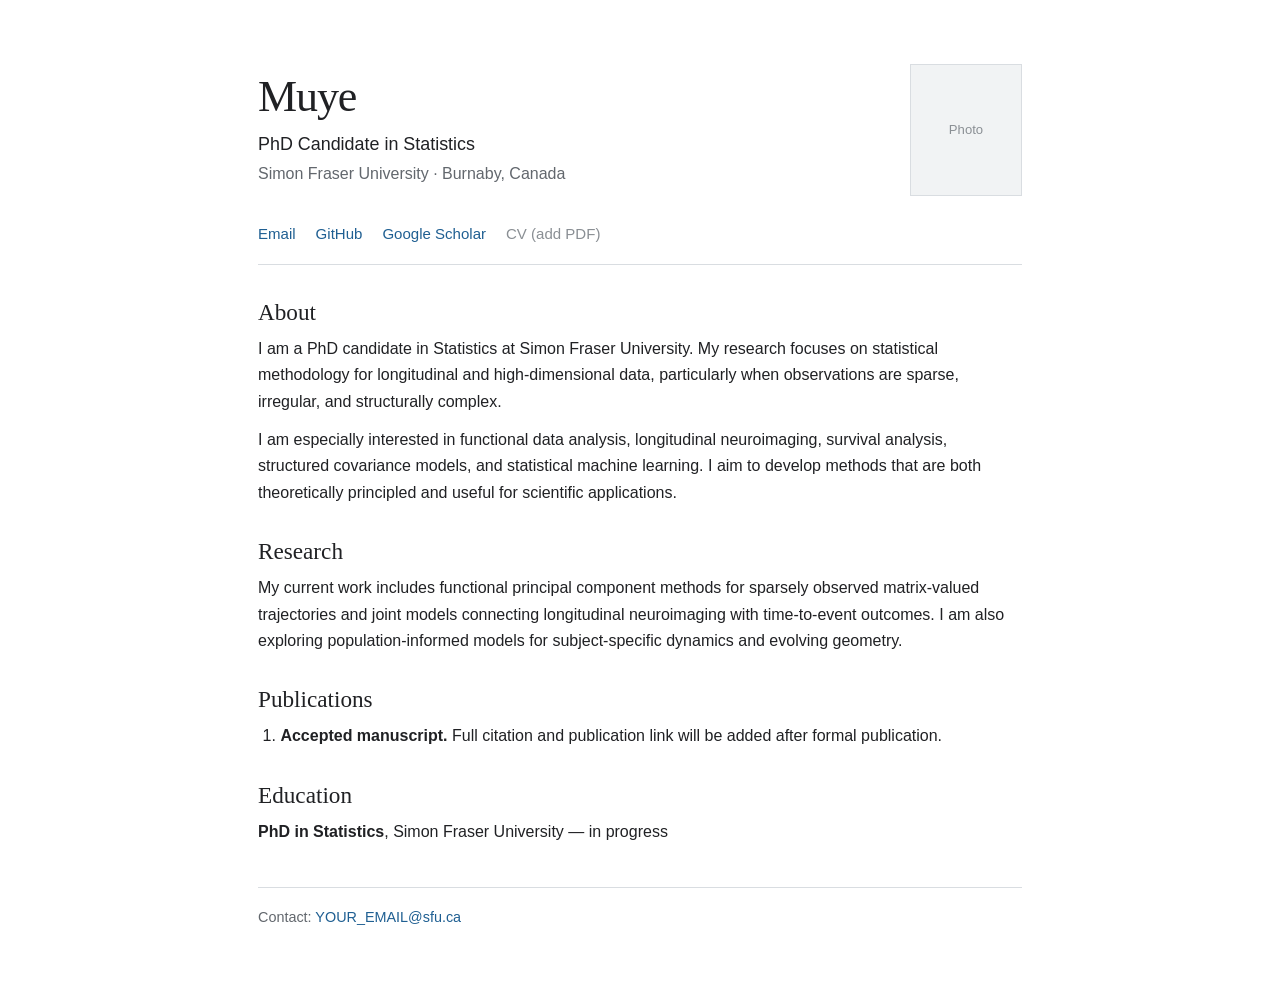
==== index.html @ 30c85b70 "Upload html" ====
<!doctype html>
<html lang="en">
<head>
  <meta charset="utf-8">
  <meta name="viewport" content="width=device-width, initial-scale=1">
  <meta name="description" content="Statistics PhD candidate at Simon Fraser University working on longitudinal data, neuroimaging, and statistical machine learning.">
  <title>Muye | Statistics</title>
  <link rel="stylesheet" href="style.css">
</head>
<body>
  <main class="page">
    <header class="site-header">
      <div>
        <h1>Muye</h1>
        <p class="position">PhD Candidate in Statistics</p>
        <p class="affiliation">Simon Fraser University · Burnaby, Canada</p>
      </div>
      <!-- Replace this div with: <img class="profile-photo" src="assets/photo.jpg" alt="Portrait of Muye"> -->
      <div class="photo-placeholder" aria-label="Photo placeholder">Photo</div>
    </header>

    <nav class="links" aria-label="Profile links">
      <!-- TODO: Replace the three placeholders below. -->
      <a href="mailto:YOUR_EMAIL@sfu.ca">Email</a>
      <a href="https://github.com/YOUR_USERNAME">GitHub</a>
      <a href="https://scholar.google.com/citations?user=YOUR_SCHOLAR_ID">Google Scholar</a>
      <!-- After adding assets/cv.pdf, replace the span with: <a href="assets/cv.pdf">CV</a> -->
      <span class="disabled-link">CV (add PDF)</span>
    </nav>

    <section>
      <h2>About</h2>
      <p>I am a PhD candidate in Statistics at Simon Fraser University. My research focuses on statistical methodology for longitudinal and high-dimensional data, particularly when observations are sparse, irregular, and structurally complex.</p>
      <p>I am especially interested in functional data analysis, longitudinal neuroimaging, survival analysis, structured covariance models, and statistical machine learning. I aim to develop methods that are both theoretically principled and useful for scientific applications.</p>
    </section>

    <section>
      <h2>Research</h2>
      <p>My current work includes functional principal component methods for sparsely observed matrix-valued trajectories and joint models connecting longitudinal neuroimaging with time-to-event outcomes. I am also exploring population-informed models for subject-specific dynamics and evolving geometry.</p>
    </section>

    <section>
      <h2>Publications</h2>
      <ol class="publications">
        <li><span class="publication-title">Accepted manuscript.</span> Full citation and publication link will be added after formal publication.</li>
      </ol>
    </section>

    <section>
      <h2>Education</h2>
      <p><strong>PhD in Statistics</strong>, Simon Fraser University — in progress</p>
    </section>

    <footer>
      <p>Contact: <a href="mailto:YOUR_EMAIL@sfu.ca">YOUR_EMAIL@sfu.ca</a></p>
    </footer>
  </main>
</body>
</html>
---- style.css ----
:root { --text:#202124; --muted:#62676d; --link:#1f5f92; --line:#d9dde1; }
* { box-sizing:border-box; }
html { scroll-behavior:smooth; }
body { background:#fff; color:var(--text); font:1rem/1.65 Arial,Helvetica,sans-serif; margin:0; }
a { color:var(--link); text-decoration:none; }
a:hover { text-decoration:underline; }
a:focus-visible { outline:2px solid var(--link); outline-offset:3px; }
.page { margin:0 auto; max-width:820px; padding:64px 28px 40px; }
.site-header { align-items:center; display:flex; gap:32px; justify-content:space-between; }
h1 { font:500 2.75rem/1.15 Georgia,"Times New Roman",serif; letter-spacing:-.025em; margin:0 0 7px; }
.position { font-size:1.12rem; margin:0; }
.affiliation { color:var(--muted); margin:2px 0 0; }
.photo-placeholder { align-items:center; background:#f1f3f4; border:1px solid var(--line); color:#8a8f94; display:flex; flex:0 0 112px; font-size:.82rem; height:132px; justify-content:center; }
.profile-photo { height:132px; object-fit:cover; width:112px; }
.links { border-bottom:1px solid var(--line); display:flex; flex-wrap:wrap; gap:8px 20px; margin:26px 0 34px; padding-bottom:17px; }
.links a,.disabled-link { font-size:.94rem; }
.disabled-link { color:#8a8f94; }
section { margin:0 0 32px; }
h2 { font:500 1.45rem Georgia,"Times New Roman",serif; margin:0 0 10px; }
p { margin:0 0 12px; }
.publications { margin:0; padding-left:1.4rem; }
.publication-title { font-weight:600; }
footer { border-top:1px solid var(--line); color:var(--muted); font-size:.9rem; margin-top:42px; padding-top:18px; }
@media (max-width:560px) { .page{padding:40px 20px 28px} .site-header{align-items:flex-start;gap:20px} h1{font-size:2.3rem} .photo-placeholder,.profile-photo{flex-basis:88px;height:106px;width:88px} .links{margin-top:22px} }
@media (prefers-reduced-motion:reduce) { html{scroll-behavior:auto} }
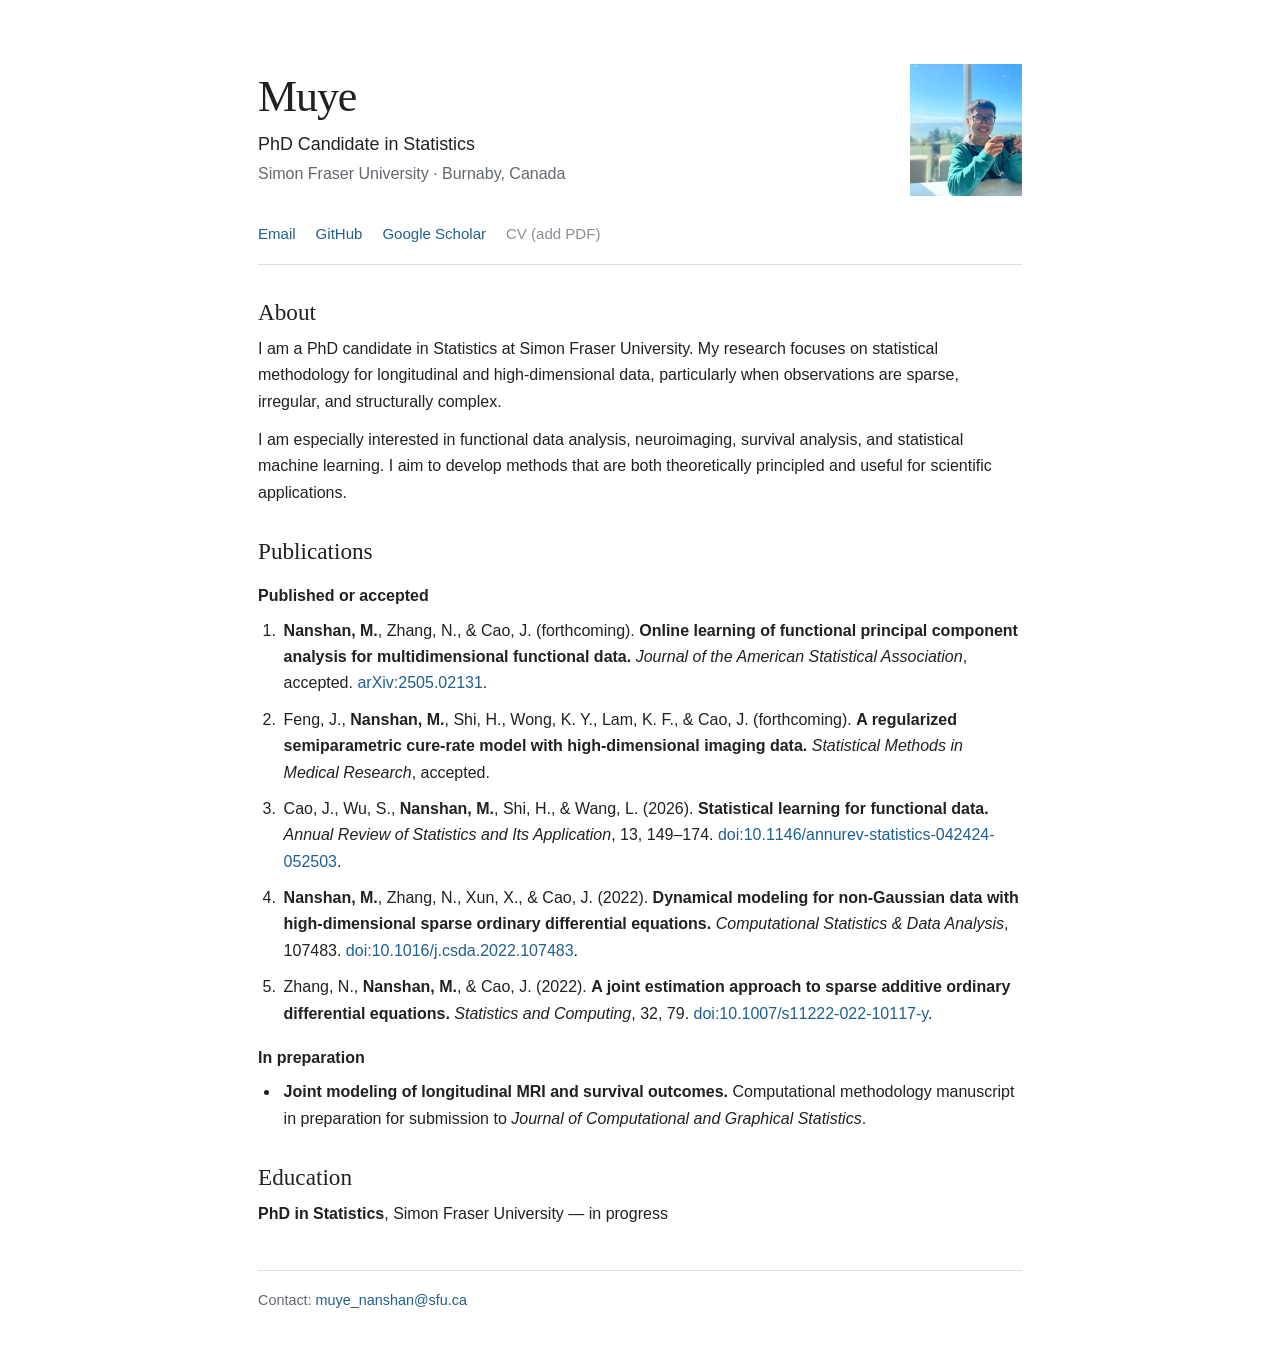
==== commit 0b027d27: "Update publications in the homepage" ====
--- a/index.html
+++ b/index.html
@@ -15,15 +15,14 @@
         <p class="position">PhD Candidate in Statistics</p>
         <p class="affiliation">Simon Fraser University · Burnaby, Canada</p>
       </div>
-      <!-- Replace this div with: <img class="profile-photo" src="assets/photo.jpg" alt="Portrait of Muye"> -->
-      <div class="photo-placeholder" aria-label="Photo placeholder">Photo</div>
+      <img class="profile-photo" src="assets/muye-photo.jpg" alt="Portrait of Muye">
     </header>
 
     <nav class="links" aria-label="Profile links">
       <!-- TODO: Replace the three placeholders below. -->
-      <a href="mailto:YOUR_EMAIL@sfu.ca">Email</a>
-      <a href="https://github.com/YOUR_USERNAME">GitHub</a>
-      <a href="https://scholar.google.com/citations?user=YOUR_SCHOLAR_ID">Google Scholar</a>
+      <a href="mailto:muye_nanshan@sfu.ca">Email</a>
+      <a href="https://github.com/mynanshan">GitHub</a>
+      <a href="https://scholar.google.com/citations?user=hkFvkN4AAAAJ">Google Scholar</a>
       <!-- After adding assets/cv.pdf, replace the span with: <a href="assets/cv.pdf">CV</a> -->
       <span class="disabled-link">CV (add PDF)</span>
     </nav>
@@ -31,19 +30,29 @@
     <section>
       <h2>About</h2>
       <p>I am a PhD candidate in Statistics at Simon Fraser University. My research focuses on statistical methodology for longitudinal and high-dimensional data, particularly when observations are sparse, irregular, and structurally complex.</p>
-      <p>I am especially interested in functional data analysis, longitudinal neuroimaging, survival analysis, structured covariance models, and statistical machine learning. I aim to develop methods that are both theoretically principled and useful for scientific applications.</p>
+      <p>I am especially interested in functional data analysis, neuroimaging, survival analysis, and statistical machine learning. I aim to develop methods that are both theoretically principled and useful for scientific applications.</p>
     </section>
 
-    <section>
+    <!-- <section>
       <h2>Research</h2>
       <p>My current work includes functional principal component methods for sparsely observed matrix-valued trajectories and joint models connecting longitudinal neuroimaging with time-to-event outcomes. I am also exploring population-informed models for subject-specific dynamics and evolving geometry.</p>
-    </section>
+    </section> -->
 
     <section>
       <h2>Publications</h2>
+      <h3>Published or accepted</h3>
       <ol class="publications">
-        <li><span class="publication-title">Accepted manuscript.</span> Full citation and publication link will be added after formal publication.</li>
+        <li><strong>Nanshan, M.</strong>, Zhang, N., &amp; Cao, J. (forthcoming). <span class="publication-title">Online learning of functional principal component analysis for multidimensional functional data.</span> <em>Journal of the American Statistical Association</em>, accepted. <a href="https://arxiv.org/abs/2505.02131">arXiv:2505.02131</a>.</li>
+        <li>Feng, J., <strong>Nanshan, M.</strong>, Shi, H., Wong, K. Y., Lam, K. F., &amp; Cao, J. (forthcoming). <span class="publication-title">A regularized semiparametric cure-rate model with high-dimensional imaging data.</span> <em>Statistical Methods in Medical Research</em>, accepted.</li>
+        <li>Cao, J., Wu, S., <strong>Nanshan, M.</strong>, Shi, H., &amp; Wang, L. (2026). <span class="publication-title">Statistical learning for functional data.</span> <em>Annual Review of Statistics and Its Application</em>, 13, 149&ndash;174. <a href="https://doi.org/10.1146/annurev-statistics-042424-052503">doi:10.1146/annurev-statistics-042424-052503</a>.</li>
+        <li><strong>Nanshan, M.</strong>, Zhang, N., Xun, X., &amp; Cao, J. (2022). <span class="publication-title">Dynamical modeling for non-Gaussian data with high-dimensional sparse ordinary differential equations.</span> <em>Computational Statistics &amp; Data Analysis</em>, 107483. <a href="https://doi.org/10.1016/j.csda.2022.107483">doi:10.1016/j.csda.2022.107483</a>.</li>
+        <li>Zhang, N., <strong>Nanshan, M.</strong>, &amp; Cao, J. (2022). <span class="publication-title">A joint estimation approach to sparse additive ordinary differential equations.</span> <em>Statistics and Computing</em>, 32, 79. <a href="https://doi.org/10.1007/s11222-022-10117-y">doi:10.1007/s11222-022-10117-y</a>.</li>
       </ol>
+
+      <h3>In preparation</h3>
+      <ul class="publications manuscripts">
+        <li><span class="publication-title">Joint modeling of longitudinal MRI and survival outcomes.</span> Computational methodology manuscript in preparation for submission to <em>Journal of Computational and Graphical Statistics</em>.</li>
+      </ul>
     </section>
 
     <section>
@@ -52,7 +61,7 @@
     </section>
 
     <footer>
-      <p>Contact: <a href="mailto:YOUR_EMAIL@sfu.ca">YOUR_EMAIL@sfu.ca</a></p>
+      <p>Contact: <a href="mailto:muye_nanshan@sfu.ca">muye_nanshan@sfu.ca</a></p>
     </footer>
   </main>
 </body>
--- a/style.css
+++ b/style.css
@@ -17,8 +17,11 @@
 .disabled-link { color:#8a8f94; }
 section { margin:0 0 32px; }
 h2 { font:500 1.45rem Georgia,"Times New Roman",serif; margin:0 0 10px; }
+h3 { font-size:1rem; font-weight:600; margin:18px 0 8px; }
 p { margin:0 0 12px; }
 .publications { margin:0; padding-left:1.4rem; }
+.publications li { margin-bottom:10px; padding-left:.2rem; }
+.manuscripts { list-style-type:disc; }
 .publication-title { font-weight:600; }
 footer { border-top:1px solid var(--line); color:var(--muted); font-size:.9rem; margin-top:42px; padding-top:18px; }
 @media (max-width:560px) { .page{padding:40px 20px 28px} .site-header{align-items:flex-start;gap:20px} h1{font-size:2.3rem} .photo-placeholder,.profile-photo{flex-basis:88px;height:106px;width:88px} .links{margin-top:22px} }
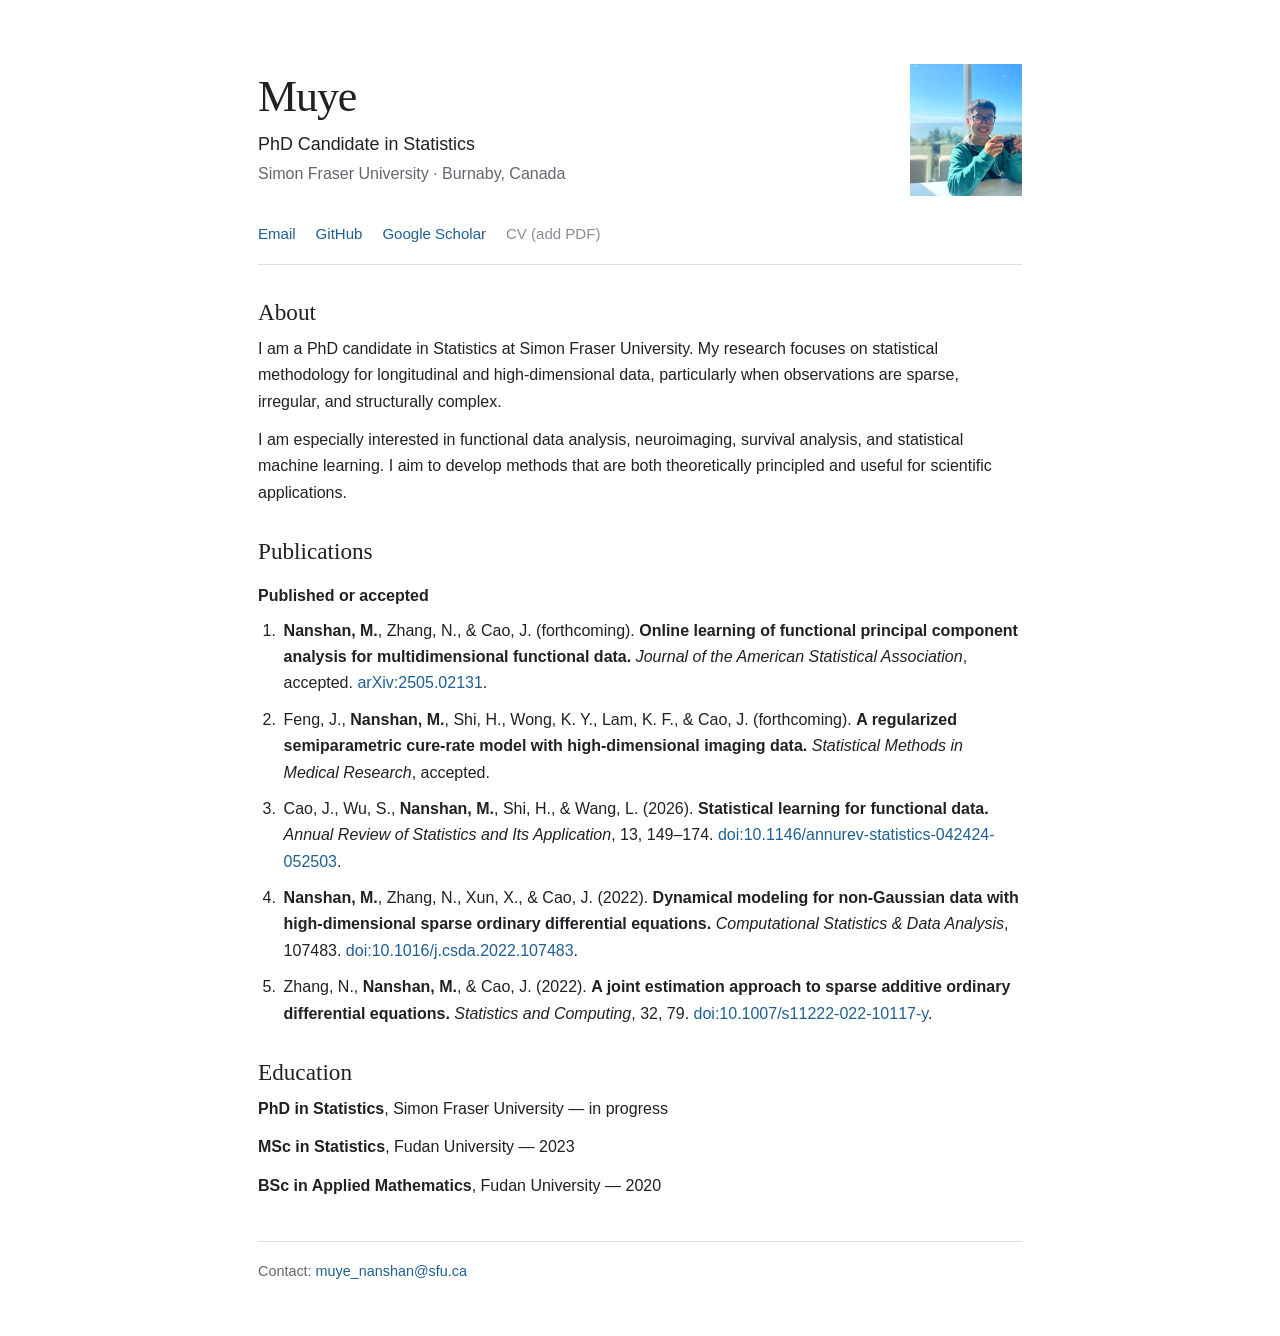
==== commit a36d2a3d: "Update education" ====
--- a/index.html
+++ b/index.html
@@ -35,7 +35,7 @@
 
     <!-- <section>
       <h2>Research</h2>
-      <p>My current work includes functional principal component methods for sparsely observed matrix-valued trajectories and joint models connecting longitudinal neuroimaging with time-to-event outcomes. I am also exploring population-informed models for subject-specific dynamics and evolving geometry.</p>
+      <p>My current work includes functional principal component methods for sparsely observed matrix-valued trajectories and joint models connecting longitudinal neuroimaging with time-to-event outcomes. I am also exploring personalized prediction with longitudinal medical data.</p>
     </section> -->
 
     <section>
@@ -49,15 +49,17 @@
         <li>Zhang, N., <strong>Nanshan, M.</strong>, &amp; Cao, J. (2022). <span class="publication-title">A joint estimation approach to sparse additive ordinary differential equations.</span> <em>Statistics and Computing</em>, 32, 79. <a href="https://doi.org/10.1007/s11222-022-10117-y">doi:10.1007/s11222-022-10117-y</a>.</li>
       </ol>
 
-      <h3>In preparation</h3>
+      <!-- <h3>In preparation</h3>
       <ul class="publications manuscripts">
         <li><span class="publication-title">Joint modeling of longitudinal MRI and survival outcomes.</span> Computational methodology manuscript in preparation for submission to <em>Journal of Computational and Graphical Statistics</em>.</li>
-      </ul>
+      </ul> -->
     </section>
 
     <section>
       <h2>Education</h2>
       <p><strong>PhD in Statistics</strong>, Simon Fraser University — in progress</p>
+      <p><strong>MSc in Statistics</strong>, Fudan University — 2023</p>
+      <p><strong>BSc in Applied Mathematics</strong>, Fudan University — 2020</p>
     </section>
 
     <footer>
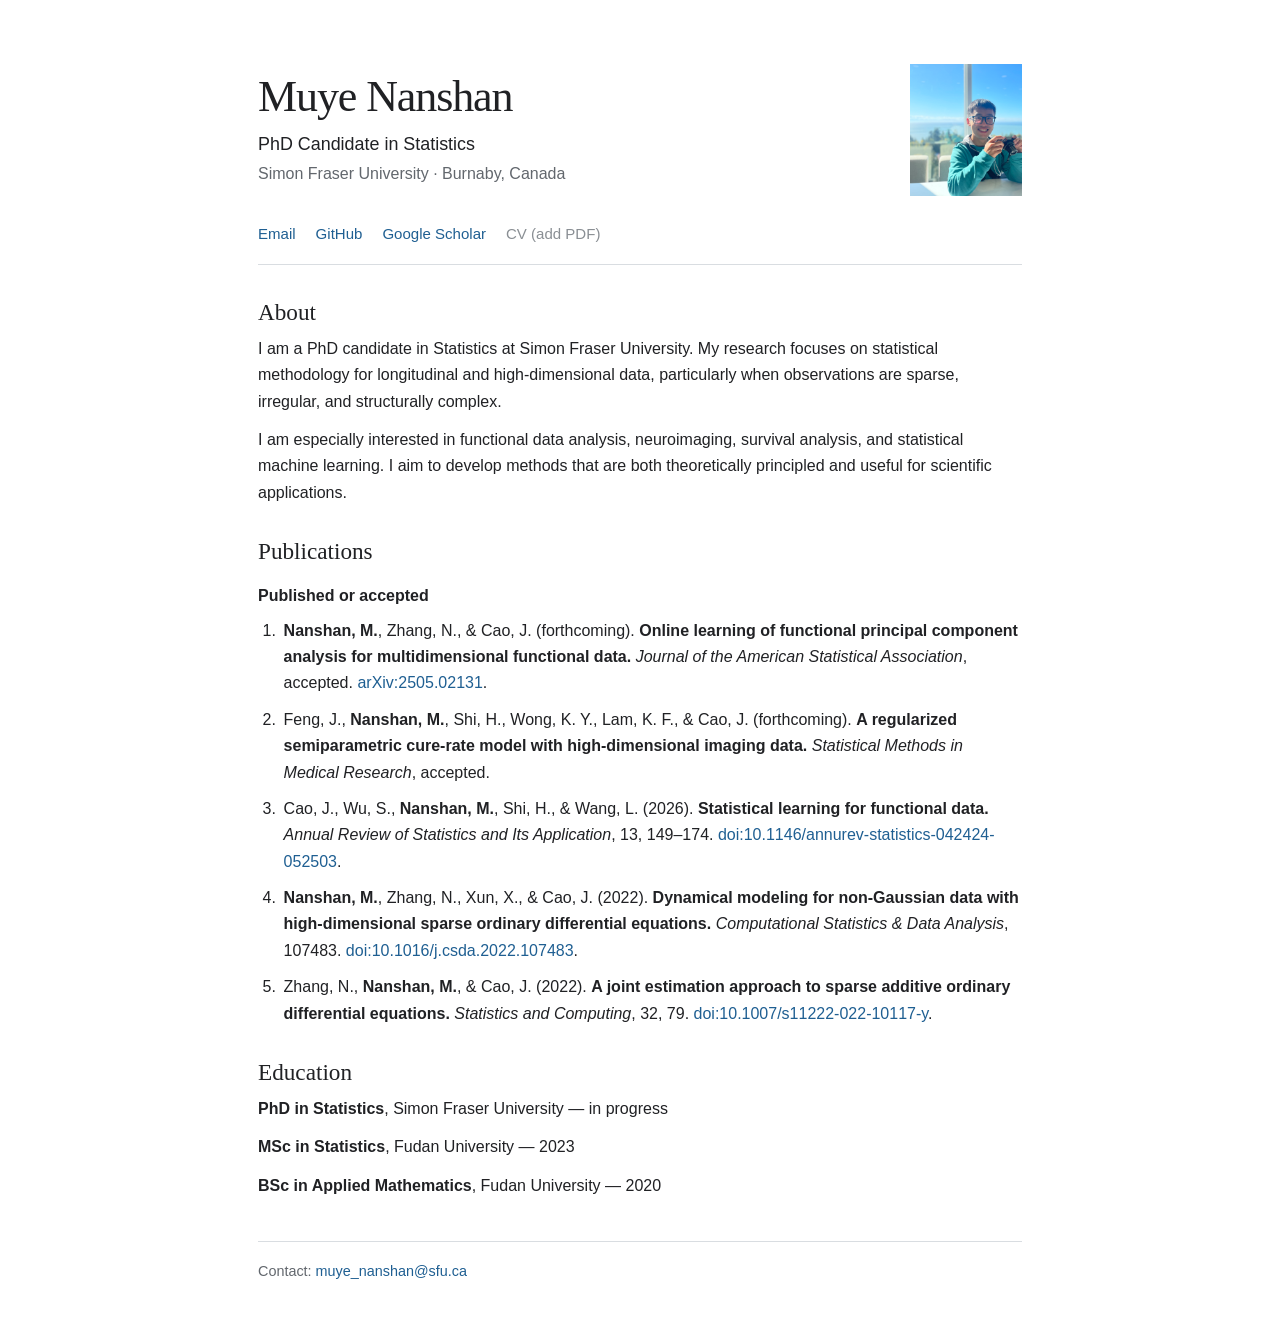
==== commit 41ea38ec: "Update name and website title" ====
--- a/index.html
+++ b/index.html
@@ -4,14 +4,14 @@
   <meta charset="utf-8">
   <meta name="viewport" content="width=device-width, initial-scale=1">
   <meta name="description" content="Statistics PhD candidate at Simon Fraser University working on longitudinal data, neuroimaging, and statistical machine learning.">
-  <title>Muye | Statistics</title>
+  <title>Muye's Homepage</title>
   <link rel="stylesheet" href="style.css">
 </head>
 <body>
   <main class="page">
     <header class="site-header">
       <div>
-        <h1>Muye</h1>
+        <h1>Muye Nanshan</h1>
         <p class="position">PhD Candidate in Statistics</p>
         <p class="affiliation">Simon Fraser University · Burnaby, Canada</p>
       </div>
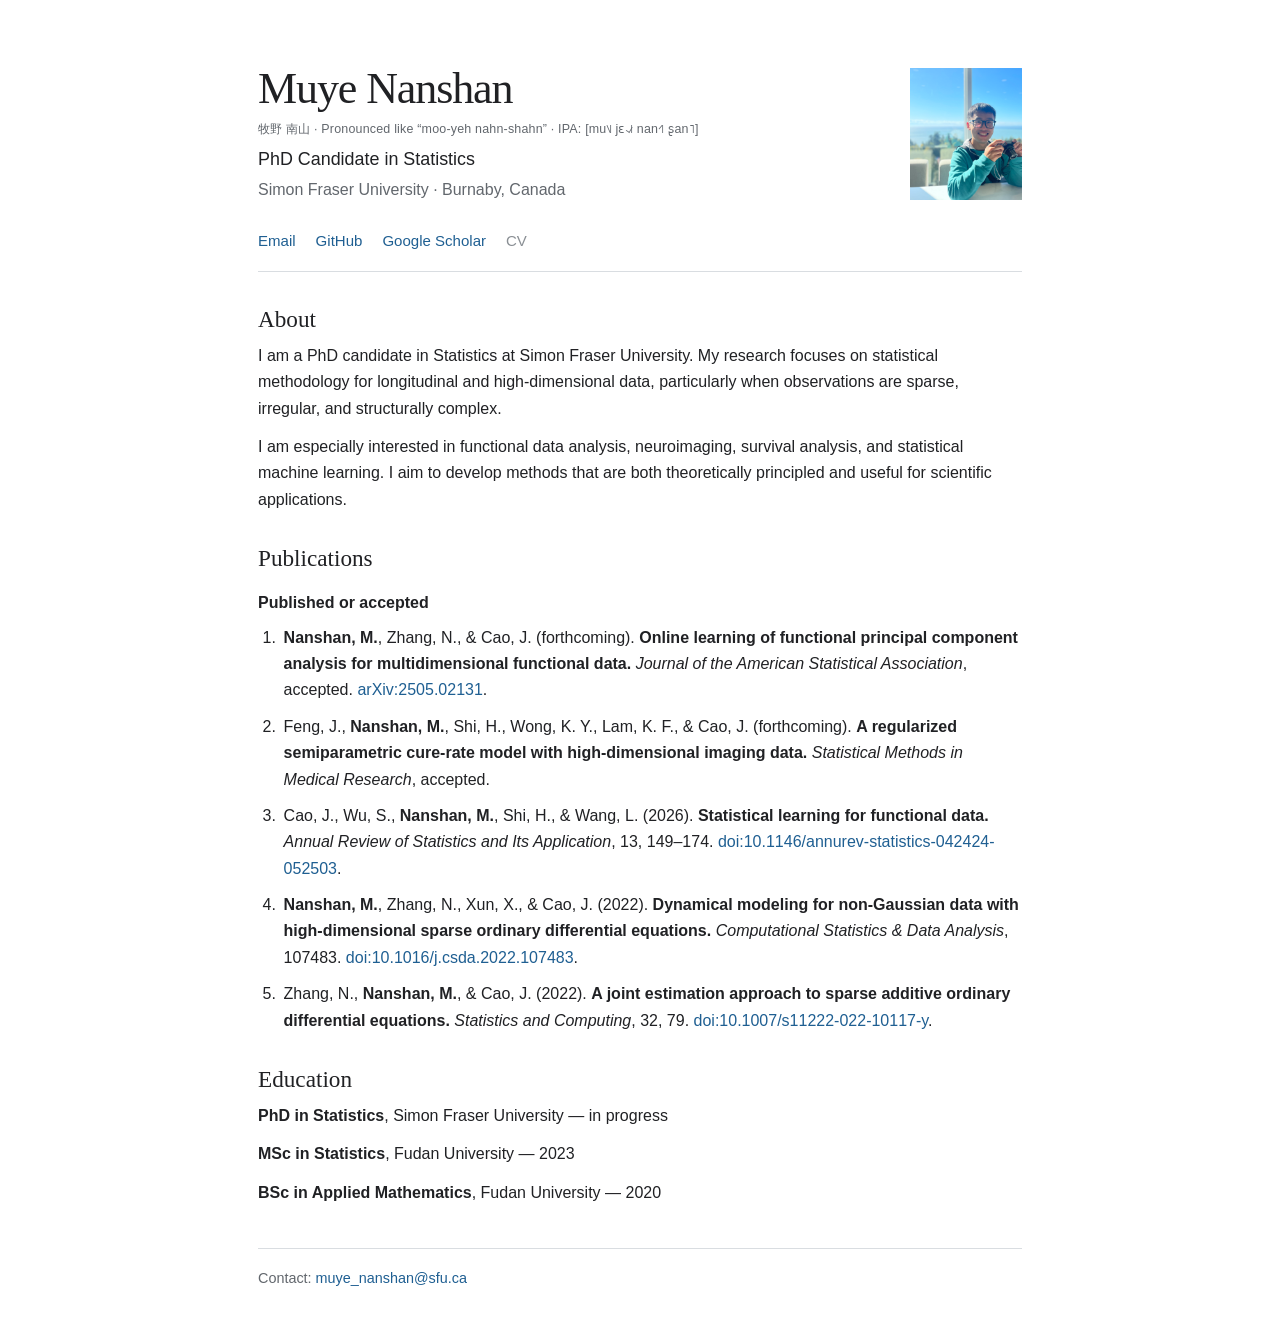
==== commit 6145e688: "Update names and titles" ====
--- a/index.html
+++ b/index.html
@@ -12,6 +12,7 @@
     <header class="site-header">
       <div>
         <h1>Muye Nanshan</h1>
+        <p class="name-pronunciation"><span lang="zh-Hans">牧野 南山</span> <span aria-hidden="true">·</span> Pronounced like “moo-yeh nahn-shahn” <span aria-hidden="true">·</span> IPA: <span class="ipa" lang="zh-Latn-fonipa">[mu˥˩ jɛ˨˩˦ nan˧˥ ʂan˥]</span></p>
         <p class="position">PhD Candidate in Statistics</p>
         <p class="affiliation">Simon Fraser University · Burnaby, Canada</p>
       </div>
@@ -24,7 +25,7 @@
       <a href="https://github.com/mynanshan">GitHub</a>
       <a href="https://scholar.google.com/citations?user=hkFvkN4AAAAJ">Google Scholar</a>
       <!-- After adding assets/cv.pdf, replace the span with: <a href="assets/cv.pdf">CV</a> -->
-      <span class="disabled-link">CV (add PDF)</span>
+      <span class="disabled-link">CV</span>
     </nav>
 
     <section>
--- a/style.css
+++ b/style.css
@@ -8,6 +8,9 @@
 .page { margin:0 auto; max-width:820px; padding:64px 28px 40px; }
 .site-header { align-items:center; display:flex; gap:32px; justify-content:space-between; }
 h1 { font:500 2.75rem/1.15 Georgia,"Times New Roman",serif; letter-spacing:-.025em; margin:0 0 7px; }
+.name-pronunciation { color:var(--muted); font-size:.78rem; letter-spacing:.015em; line-height:1.4; margin:-1px 0 7px; }
+.pronunciation-guide { color:var(--text); font-weight:600; white-space:nowrap; }
+.ipa { font-family:"Noto Sans","Segoe UI",Arial,sans-serif; white-space:nowrap; }
 .position { font-size:1.12rem; margin:0; }
 .affiliation { color:var(--muted); margin:2px 0 0; }
 .photo-placeholder { align-items:center; background:#f1f3f4; border:1px solid var(--line); color:#8a8f94; display:flex; flex:0 0 112px; font-size:.82rem; height:132px; justify-content:center; }
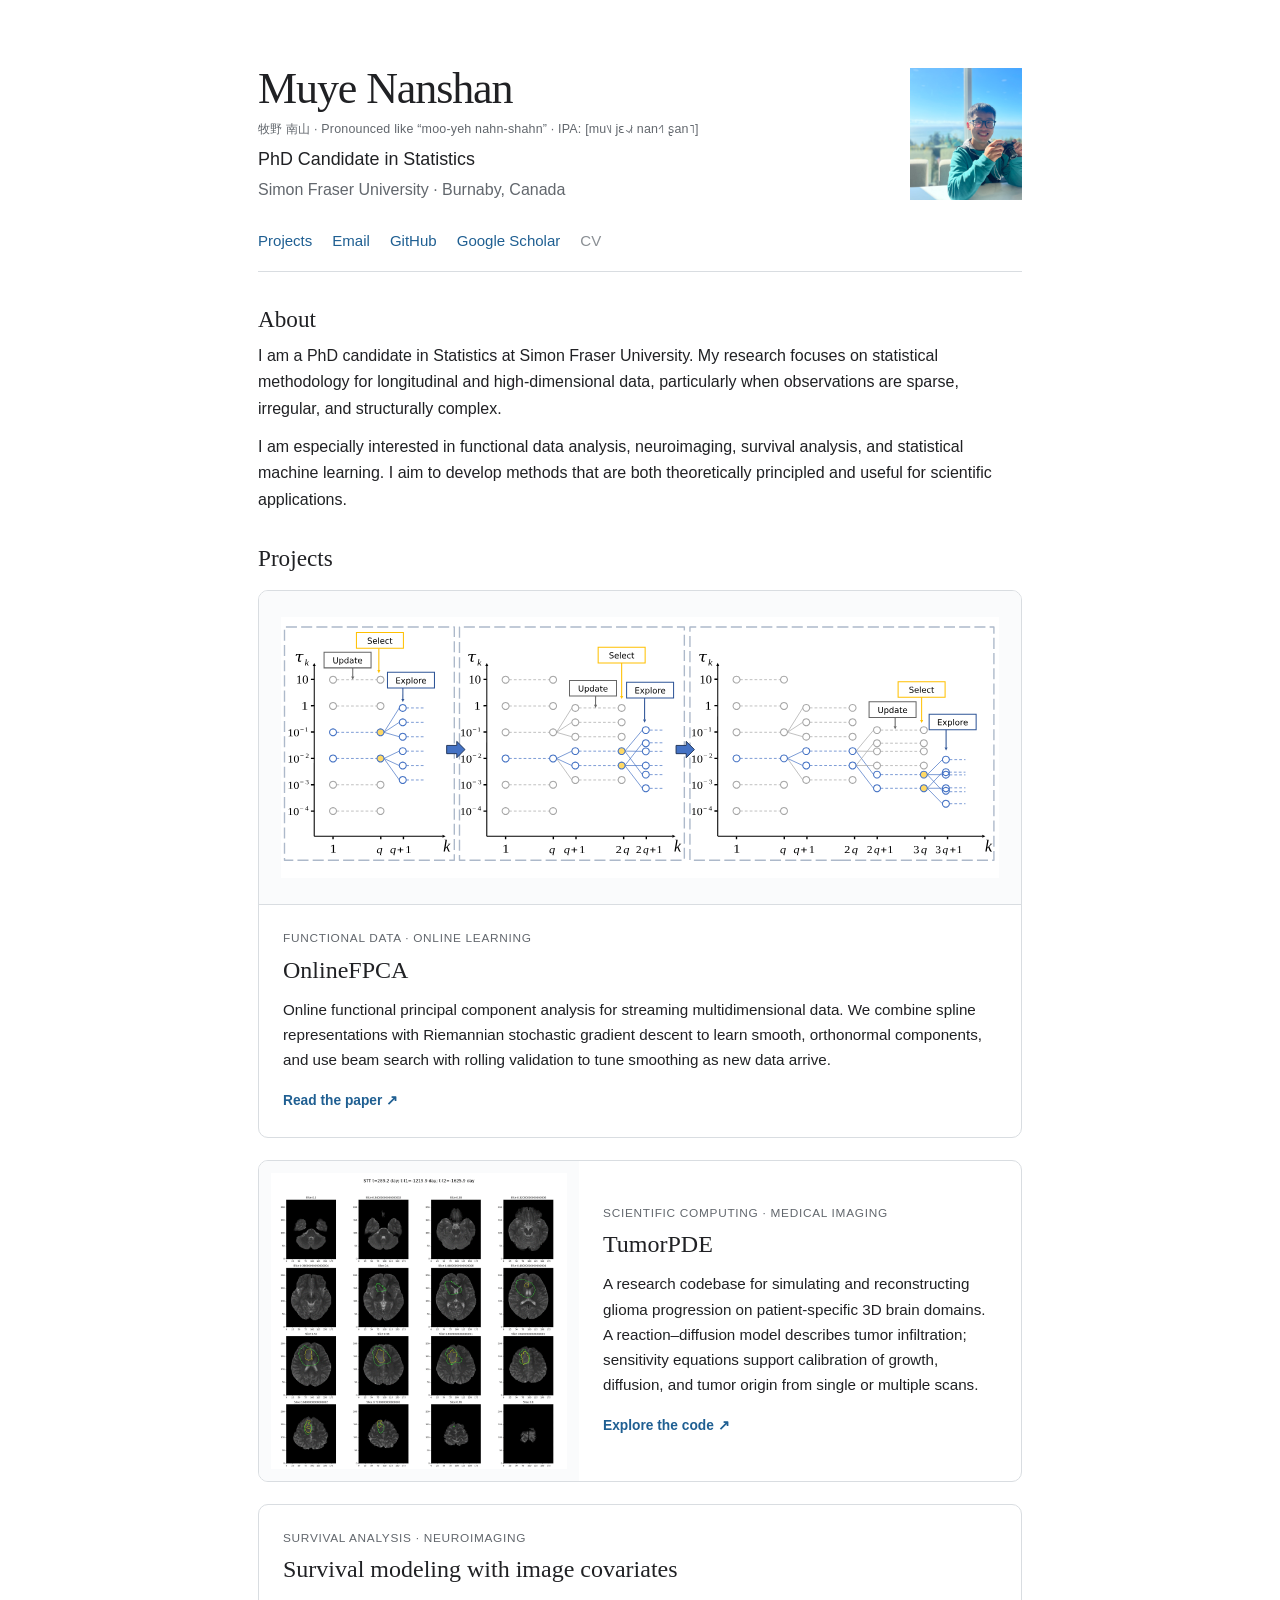
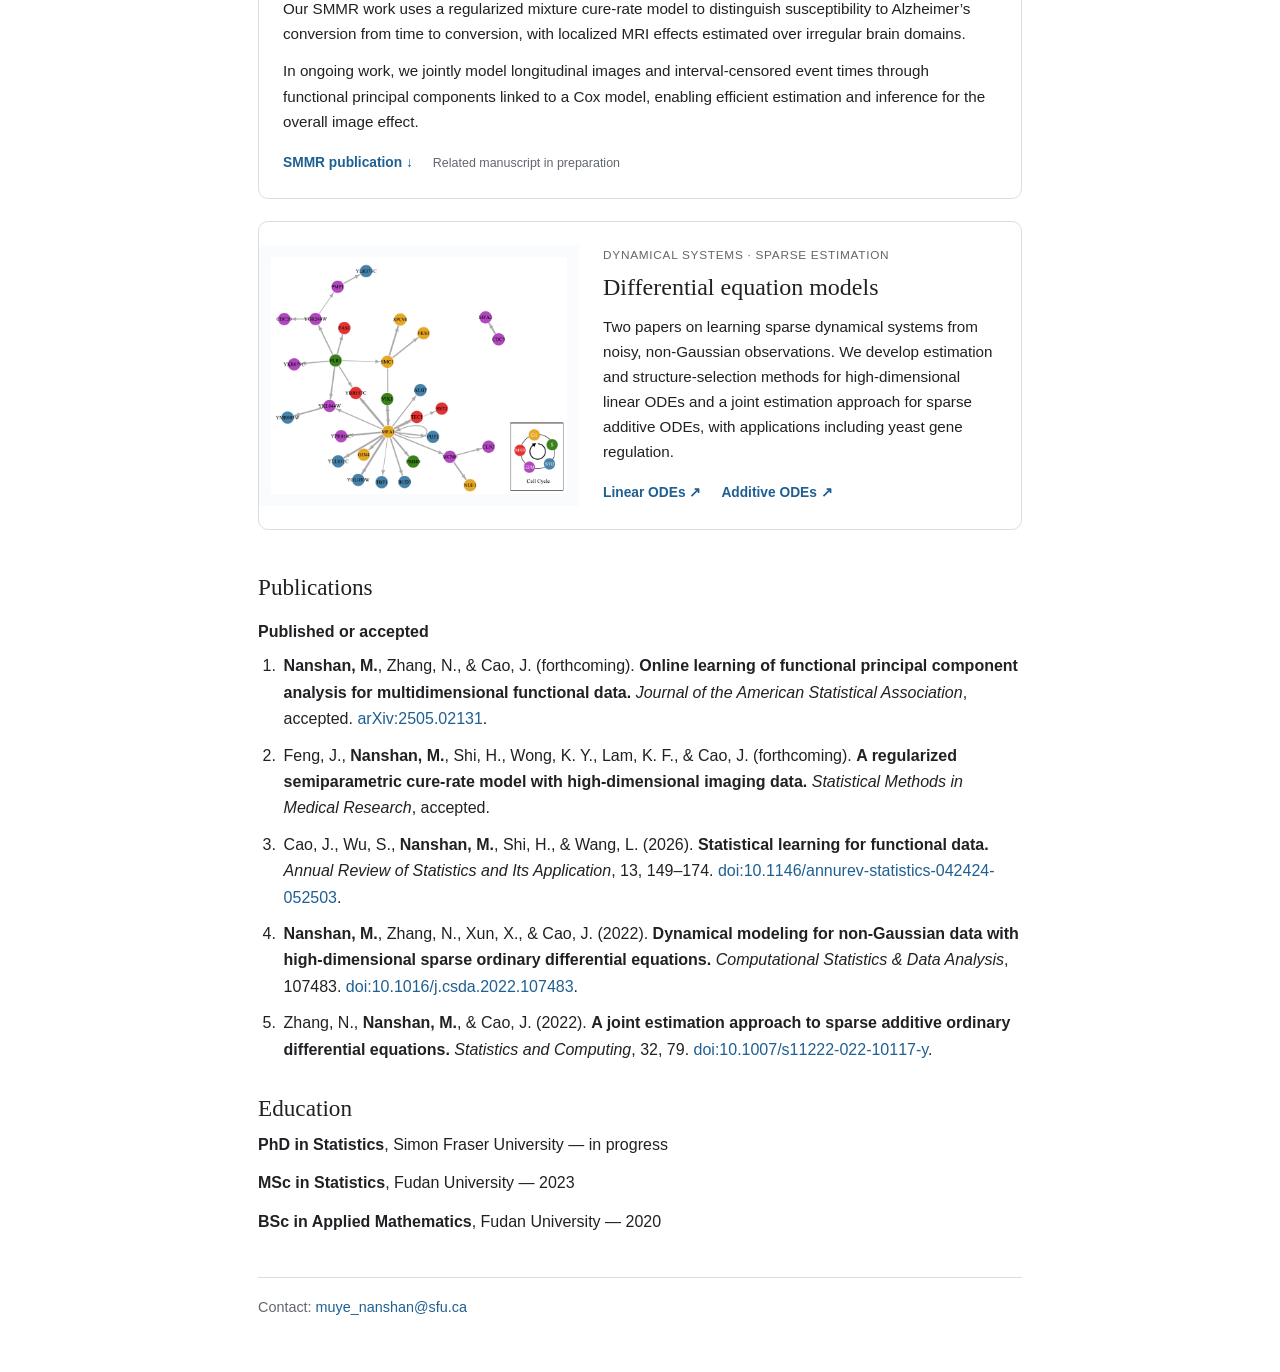
==== commit 680ad6ee: "Add portfolio" ====
--- a/index.html
+++ b/index.html
@@ -20,7 +20,7 @@
     </header>
 
     <nav class="links" aria-label="Profile links">
-      <!-- TODO: Replace the three placeholders below. -->
+      <a href="#projects">Projects</a>
       <a href="mailto:muye_nanshan@sfu.ca">Email</a>
       <a href="https://github.com/mynanshan">GitHub</a>
       <a href="https://scholar.google.com/citations?user=hkFvkN4AAAAJ">Google Scholar</a>
@@ -34,17 +34,60 @@
       <p>I am especially interested in functional data analysis, neuroimaging, survival analysis, and statistical machine learning. I aim to develop methods that are both theoretically principled and useful for scientific applications.</p>
     </section>
 
-    <!-- <section>
-      <h2>Research</h2>
-      <p>My current work includes functional principal component methods for sparsely observed matrix-valued trajectories and joint models connecting longitudinal neuroimaging with time-to-event outcomes. I am also exploring personalized prediction with longitudinal medical data.</p>
-    </section> -->
+    <section id="projects" aria-labelledby="projects-heading">
+      <h2 id="projects-heading">Projects</h2>
+      <div class="project-list">
+        <article class="project-card">
+          <a class="project-cover project-cover-wide" href="assets/onlinefpca-tuning.svg" aria-label="View OnlineFPCA dynamic tuning figure">
+            <img src="assets/onlinefpca-tuning.svg" alt="Three rounds of beam search: update, select, and explore smoothing parameters during online learning." width="576" height="210" loading="lazy">
+          </a>
+          <div class="project-body">
+            <p class="project-label">Functional data · Online learning</p>
+            <h3>OnlineFPCA</h3>
+            <p>Online functional principal component analysis for streaming multidimensional data. We combine spline representations with Riemannian stochastic gradient descent to learn smooth, orthonormal components, and use beam search with rolling validation to tune smoothing as new data arrive.</p>
+            <div class="project-links"><a href="https://arxiv.org/abs/2505.02131">Read the paper <span aria-hidden="true">↗</span></a></div>
+          </div>
+        </article>
+        <article class="project-card project-card-split">
+          <a class="project-cover" href="assets/tumorpde.gif" aria-label="View full-size TumorPDE animation">
+            <img src="assets/tumorpde.gif" alt="Animated reconstruction of tumor infiltration across sixteen MRI brain slices." loading="lazy">
+          </a>
+          <div class="project-body">
+            <p class="project-label">Scientific computing · Medical imaging</p>
+            <h3>TumorPDE</h3>
+            <p>A research codebase for simulating and reconstructing glioma progression on patient-specific 3D brain domains. A reaction–diffusion model describes tumor infiltration; sensitivity equations support calibration of growth, diffusion, and tumor origin from single or multiple scans.</p>
+            <div class="project-links"><a href="https://github.com/mynanshan/TumorPDE">Explore the code <span aria-hidden="true">↗</span></a></div>
+          </div>
+        </article>
+        <article class="project-card">
+          <div class="project-body">
+            <p class="project-label">Survival analysis · Neuroimaging</p>
+            <h3>Survival modeling with image covariates</h3>
+            <p>Our SMMR work uses a regularized mixture cure-rate model to distinguish susceptibility to Alzheimer’s conversion from time to conversion, with localized MRI effects estimated over irregular brain domains.</p>
+            <p>In ongoing work, we jointly model longitudinal images and interval-censored event times through functional principal components linked to a Cox model, enabling efficient estimation and inference for the overall image effect.</p>
+            <div class="project-links"><a href="#publication-survival">SMMR publication <span aria-hidden="true">↓</span></a><span class="project-status">Related manuscript in preparation</span></div>
+          </div>
+        </article>
+        <article class="project-card project-card-split">
+          <a class="project-cover" href="assets/gene-regulatory-network.png" aria-label="View gene regulatory network figure">
+            <img src="assets/gene-regulatory-network.png" alt="Estimated yeast gene regulatory network, with genes colored by cell-cycle phase and arrows showing regulatory relationships." width="848" height="680" loading="lazy">
+          </a>
+          <div class="project-body">
+            <p class="project-label">Dynamical systems · Sparse estimation</p>
+            <h3>Differential equation models</h3>
+            <p>Two papers on learning sparse dynamical systems from noisy, non-Gaussian observations. We develop estimation and structure-selection methods for high-dimensional linear ODEs and a joint estimation approach for sparse additive ODEs, with applications including yeast gene regulation.</p>
+            <div class="project-links"><a href="https://doi.org/10.1016/j.csda.2022.107483">Linear ODEs <span aria-hidden="true">↗</span></a><a href="https://doi.org/10.1007/s11222-022-10117-y">Additive ODEs <span aria-hidden="true">↗</span></a></div>
+          </div>
+        </article>
+      </div>
+    </section>
 
     <section>
       <h2>Publications</h2>
       <h3>Published or accepted</h3>
       <ol class="publications">
         <li><strong>Nanshan, M.</strong>, Zhang, N., &amp; Cao, J. (forthcoming). <span class="publication-title">Online learning of functional principal component analysis for multidimensional functional data.</span> <em>Journal of the American Statistical Association</em>, accepted. <a href="https://arxiv.org/abs/2505.02131">arXiv:2505.02131</a>.</li>
-        <li>Feng, J., <strong>Nanshan, M.</strong>, Shi, H., Wong, K. Y., Lam, K. F., &amp; Cao, J. (forthcoming). <span class="publication-title">A regularized semiparametric cure-rate model with high-dimensional imaging data.</span> <em>Statistical Methods in Medical Research</em>, accepted.</li>
+        <li id="publication-survival">Feng, J., <strong>Nanshan, M.</strong>, Shi, H., Wong, K. Y., Lam, K. F., &amp; Cao, J. (forthcoming). <span class="publication-title">A regularized semiparametric cure-rate model with high-dimensional imaging data.</span> <em>Statistical Methods in Medical Research</em>, accepted.</li>
         <li>Cao, J., Wu, S., <strong>Nanshan, M.</strong>, Shi, H., &amp; Wang, L. (2026). <span class="publication-title">Statistical learning for functional data.</span> <em>Annual Review of Statistics and Its Application</em>, 13, 149&ndash;174. <a href="https://doi.org/10.1146/annurev-statistics-042424-052503">doi:10.1146/annurev-statistics-042424-052503</a>.</li>
         <li><strong>Nanshan, M.</strong>, Zhang, N., Xun, X., &amp; Cao, J. (2022). <span class="publication-title">Dynamical modeling for non-Gaussian data with high-dimensional sparse ordinary differential equations.</span> <em>Computational Statistics &amp; Data Analysis</em>, 107483. <a href="https://doi.org/10.1016/j.csda.2022.107483">doi:10.1016/j.csda.2022.107483</a>.</li>
         <li>Zhang, N., <strong>Nanshan, M.</strong>, &amp; Cao, J. (2022). <span class="publication-title">A joint estimation approach to sparse additive ordinary differential equations.</span> <em>Statistics and Computing</em>, 32, 79. <a href="https://doi.org/10.1007/s11222-022-10117-y">doi:10.1007/s11222-022-10117-y</a>.</li>
--- a/style.css
+++ b/style.css
@@ -29,3 +29,29 @@
 footer { border-top:1px solid var(--line); color:var(--muted); font-size:.9rem; margin-top:42px; padding-top:18px; }
 @media (max-width:560px) { .page{padding:40px 20px 28px} .site-header{align-items:flex-start;gap:20px} h1{font-size:2.3rem} .photo-placeholder,.profile-photo{flex-basis:88px;height:106px;width:88px} .links{margin-top:22px} }
 @media (prefers-reduced-motion:reduce) { html{scroll-behavior:auto} }
+
+/* Portfolio projects */
+#projects { margin-bottom:44px; scroll-margin-top:24px; }
+#projects > h2 { margin-bottom:18px; }
+.project-list { display:grid; gap:22px; }
+.project-card { border:1px solid var(--line); border-radius:10px; overflow:hidden; background:#fff; }
+.project-cover { display:flex; align-items:center; justify-content:center; background:#fafbfc; padding:18px; }
+.project-cover img { display:block; width:100%; height:auto; object-fit:contain; }
+.project-cover-wide { padding:26px 22px; border-bottom:1px solid var(--line); }
+.project-body { padding:24px; }
+.project-label { color:var(--muted); font-size:.74rem; letter-spacing:.06em; text-transform:uppercase; margin:0 0 6px; }
+.project-body h3 { font:500 1.5rem/1.25 Georgia,"Times New Roman",serif; margin:0 0 12px; }
+.project-body > p:not(.project-label) { font-size:.95rem; line-height:1.65; }
+.project-links { display:flex; align-items:center; flex-wrap:wrap; gap:8px 20px; margin-top:18px; font-size:.86rem; }
+.project-links a { font-weight:600; }
+.project-status { color:var(--muted); font-size:.78rem; }
+.project-card-split { display:grid; grid-template-columns:42% 1fr; align-items:center; }
+.project-card-split .project-cover { padding:12px; }
+#publication-survival { scroll-margin-top:24px; }
+@media (max-width:620px) {
+  .project-card-split { grid-template-columns:1fr; }
+  .project-card-split .project-cover { padding:18px; border-bottom:1px solid var(--line); }
+  .project-card-split .project-cover img { max-width:380px; }
+  .project-body { padding:20px; }
+  .project-cover-wide { padding:20px 10px; }
+}
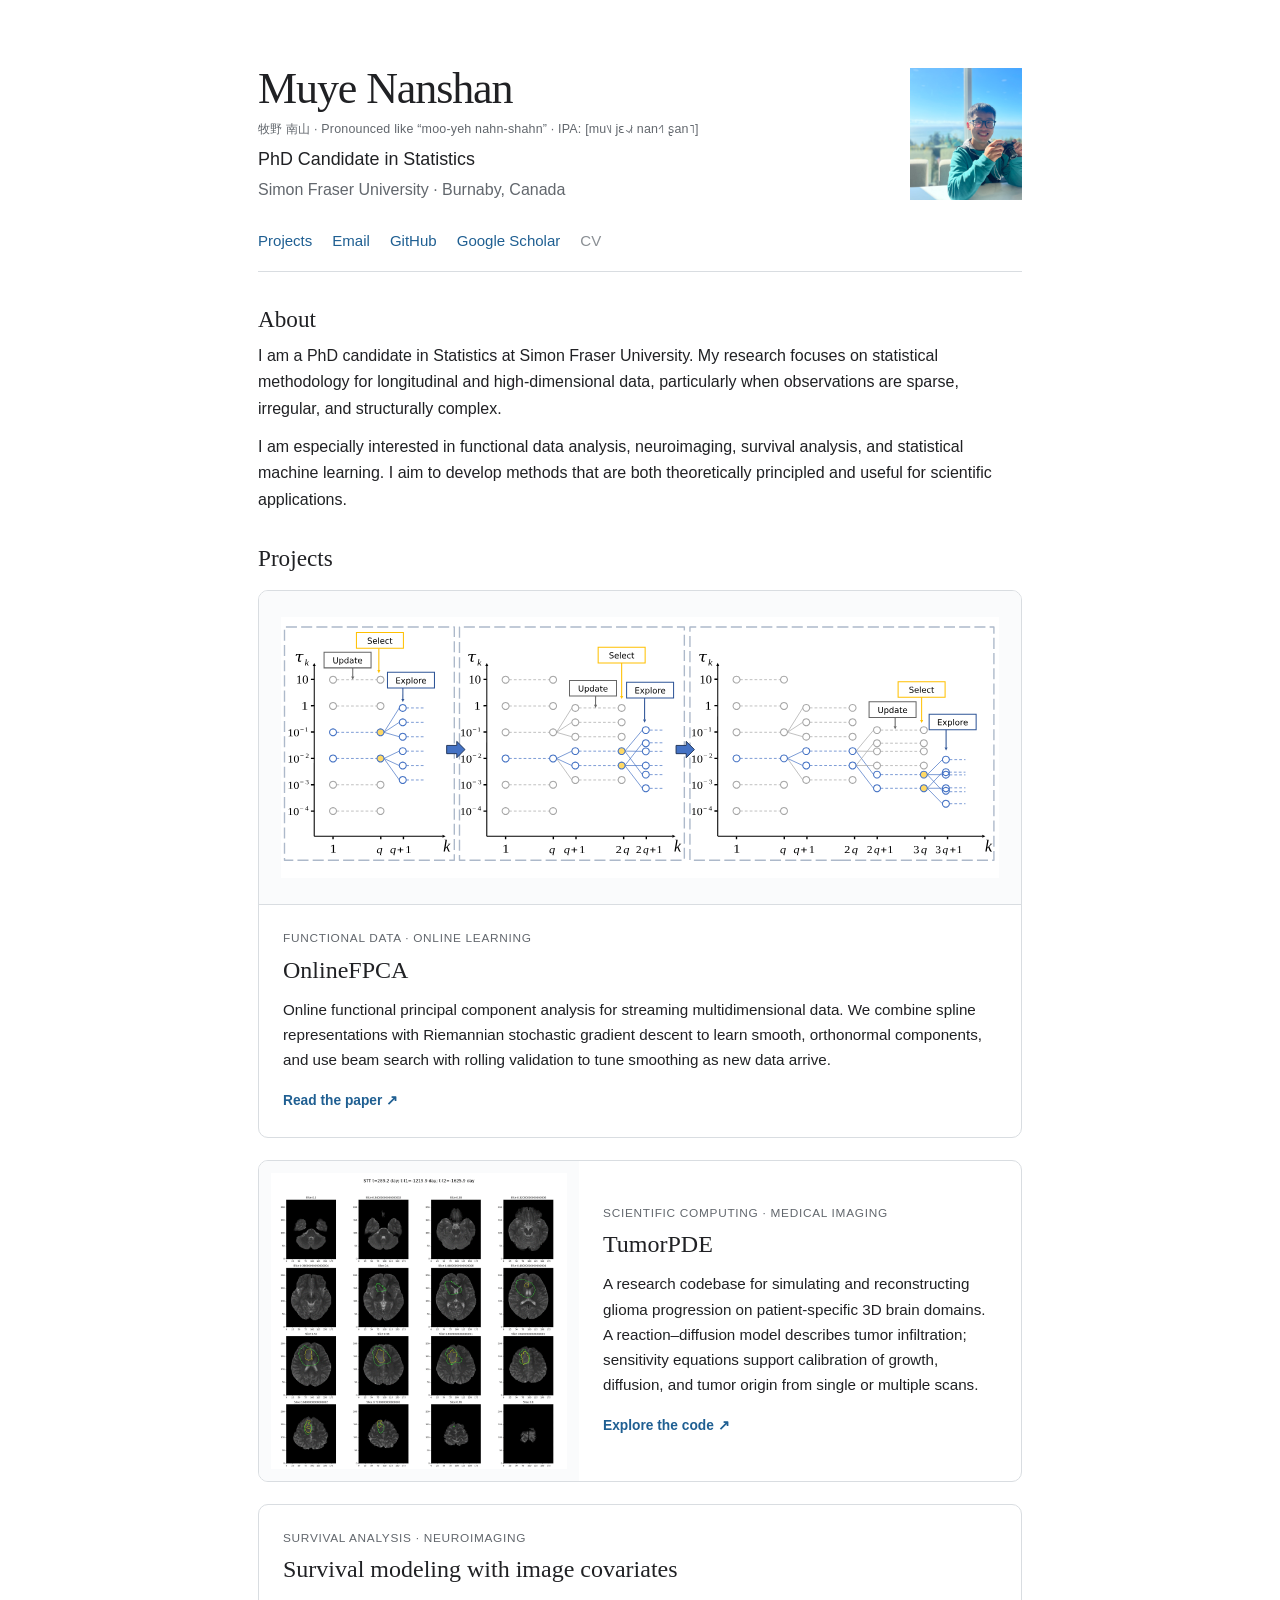
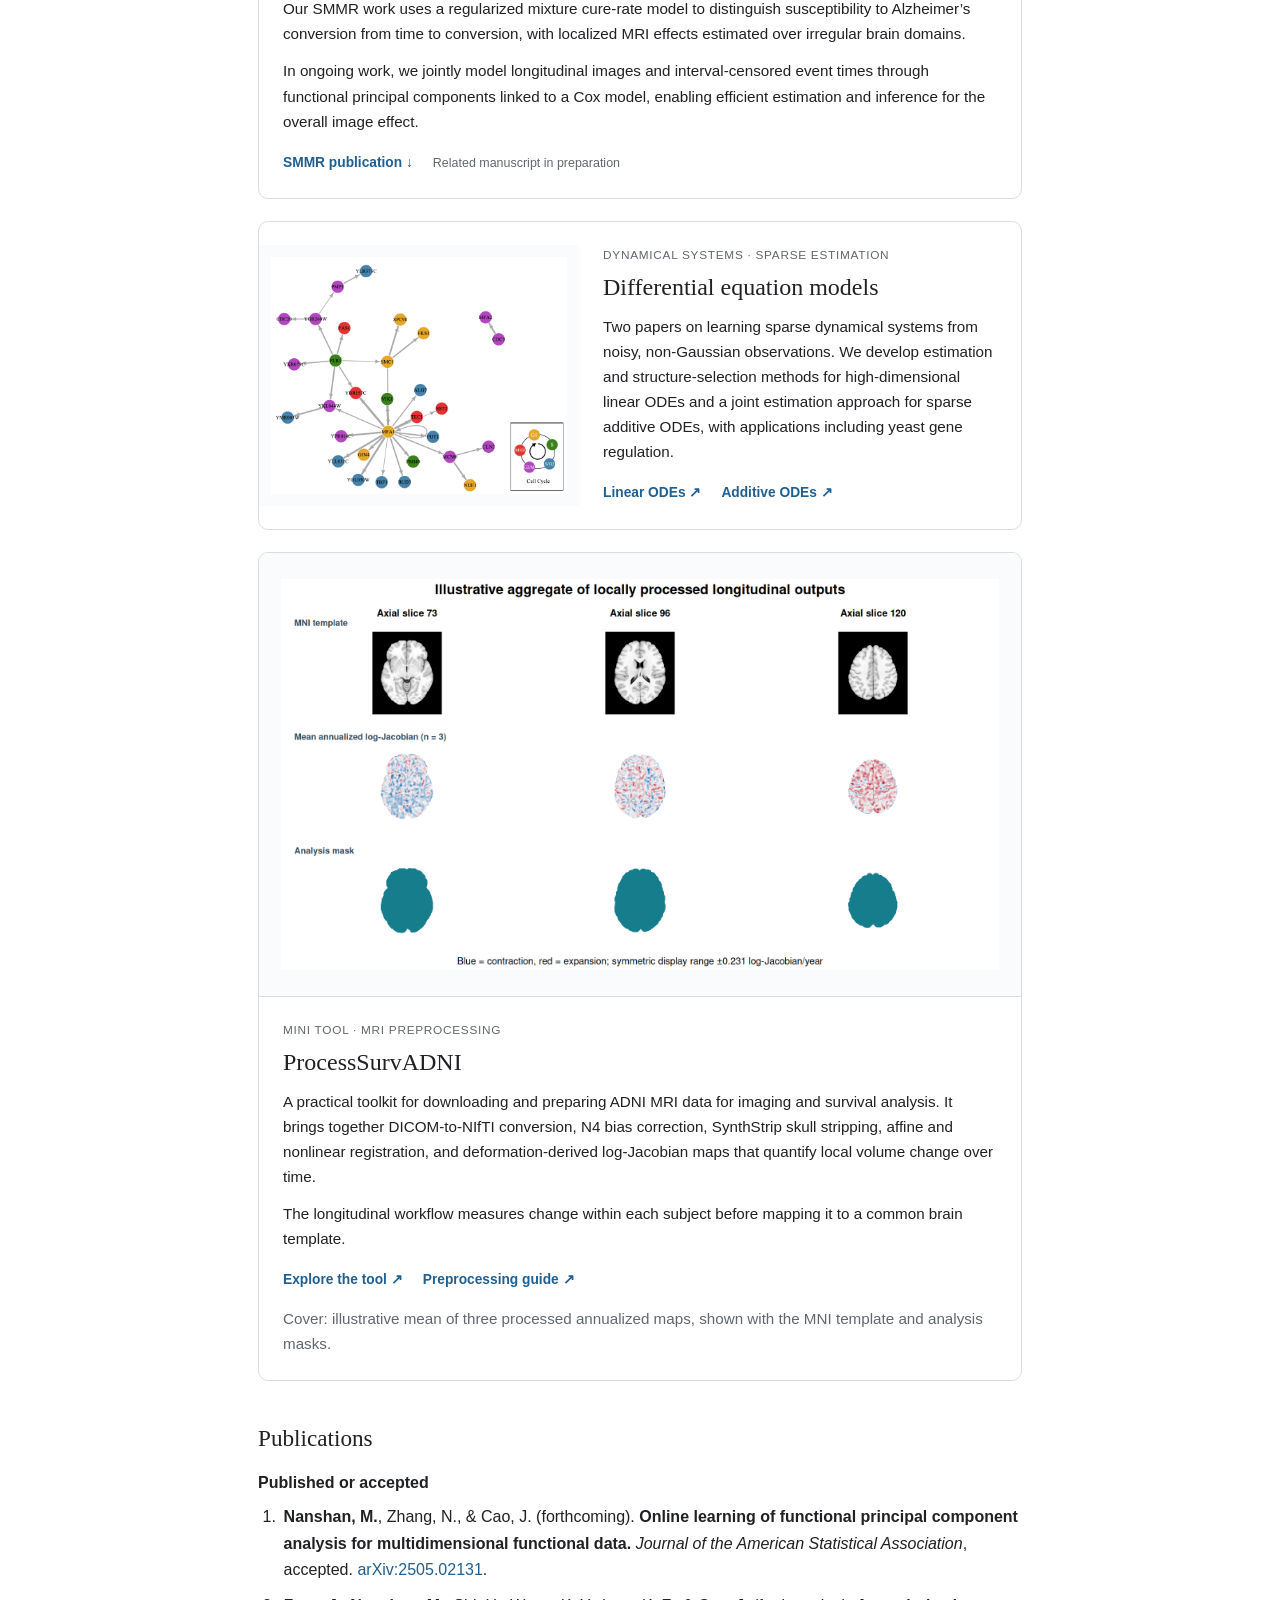
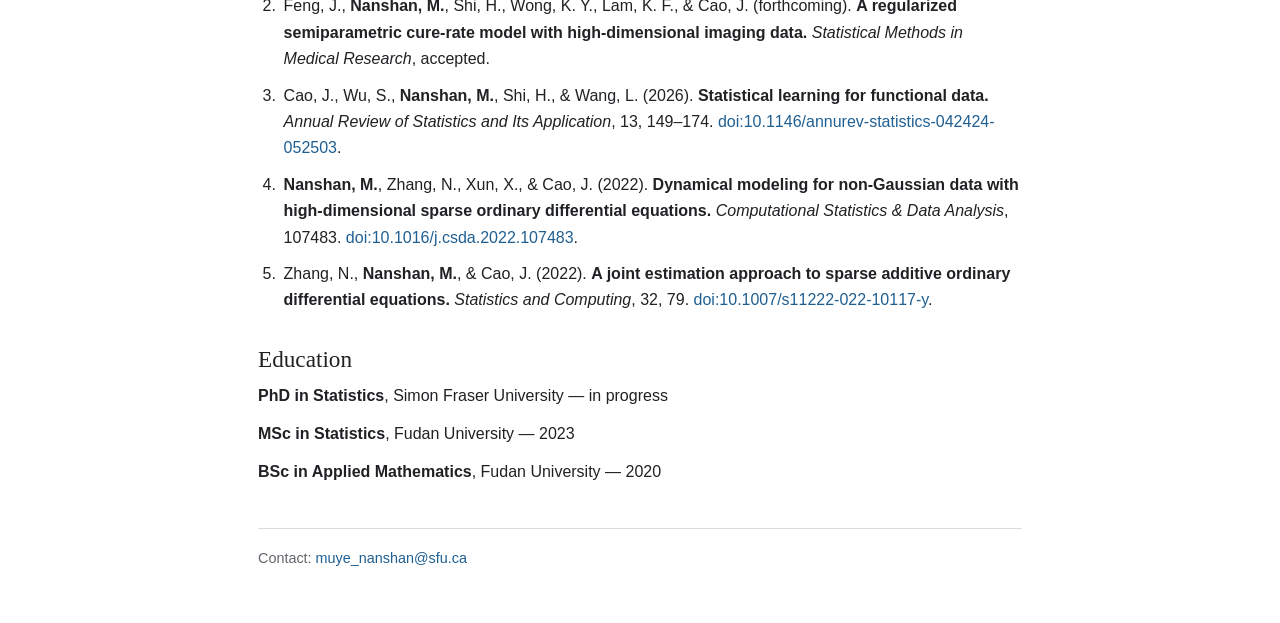
==== commit 28b3dd80: "Update" ====
--- a/index.html
+++ b/index.html
@@ -5,7 +5,7 @@
   <meta name="viewport" content="width=device-width, initial-scale=1">
   <meta name="description" content="Statistics PhD candidate at Simon Fraser University working on longitudinal data, neuroimaging, and statistical machine learning.">
   <title>Muye's Homepage</title>
-  <link rel="stylesheet" href="style.css">
+  <link rel="stylesheet" href="style.css?v=de30ea3faac2">
 </head>
 <body>
   <main class="page">
@@ -79,6 +79,19 @@
             <div class="project-links"><a href="https://doi.org/10.1016/j.csda.2022.107483">Linear ODEs <span aria-hidden="true">↗</span></a><a href="https://doi.org/10.1007/s11222-022-10117-y">Additive ODEs <span aria-hidden="true">↗</span></a></div>
           </div>
         </article>
+        <article class="project-card" id="processsurvadni">
+          <a class="project-cover project-cover-wide" href="assets/adni-longitudinal-change.png" aria-label="View ProcessSurvADNI preprocessing example at full size">
+            <img src="assets/adni-longitudinal-change.png" alt="Three axial slices showing the MNI brain template, mean annualized log-Jacobian maps of local contraction and expansion, and analysis masks." width="1800" height="980" loading="lazy">
+          </a>
+          <div class="project-body">
+            <p class="project-label">Mini tool · MRI preprocessing</p>
+            <h3>ProcessSurvADNI</h3>
+            <p>A practical toolkit for downloading and preparing ADNI MRI data for imaging and survival analysis. It brings together DICOM-to-NIfTI conversion, N4 bias correction, SynthStrip skull stripping, affine and nonlinear registration, and deformation-derived log-Jacobian maps that quantify local volume change over time.</p>
+            <p>The longitudinal workflow measures change within each subject before mapping it to a common brain template.</p>
+            <div class="project-links"><a href="https://github.com/mynanshan/ProcessSurvADNI">Explore the tool <span aria-hidden="true">↗</span></a><a href="https://github.com/mynanshan/ProcessSurvADNI/blob/main/ADNI_raw_data/README.md">Preprocessing guide <span aria-hidden="true">↗</span></a></div>
+            <p class="project-status" style="margin-top:14px;margin-bottom:0">Cover: illustrative mean of three processed annualized maps, shown with the MNI template and analysis masks.</p>
+          </div>
+        </article>
       </div>
     </section>
 
